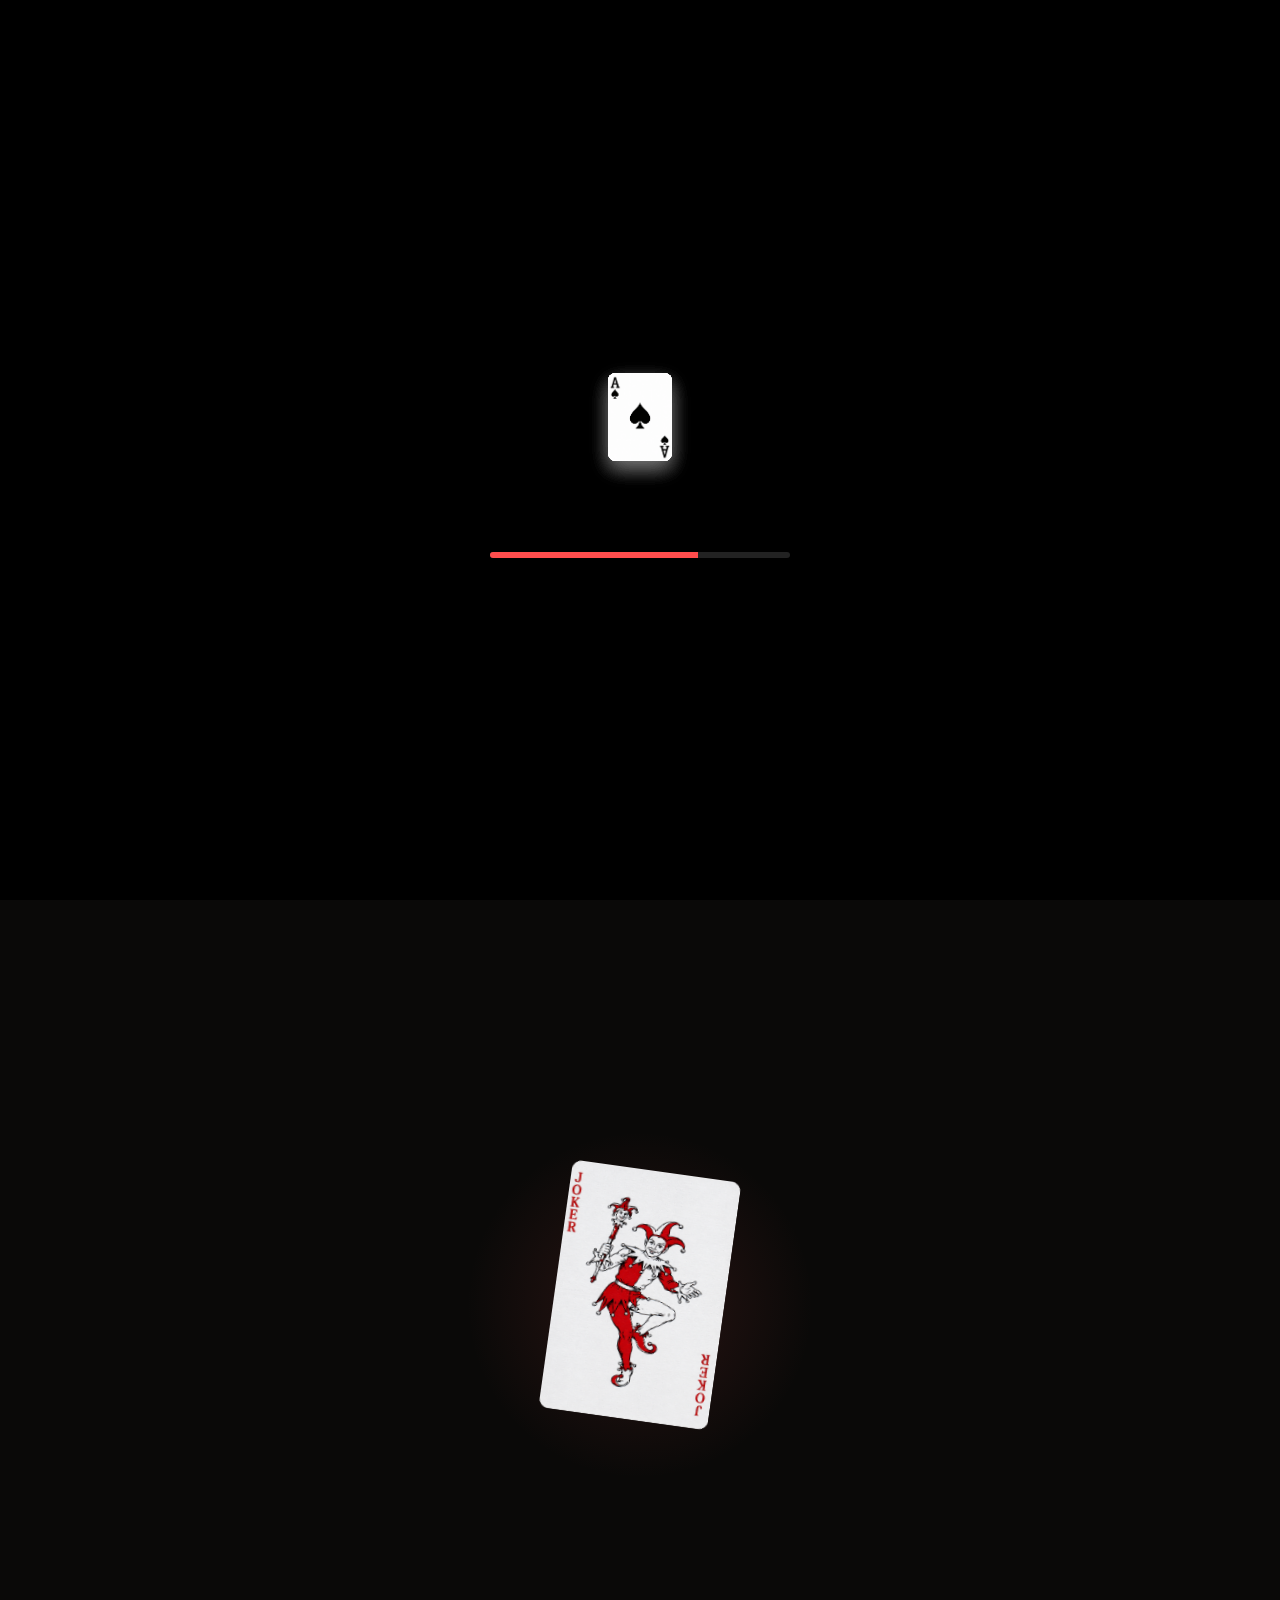
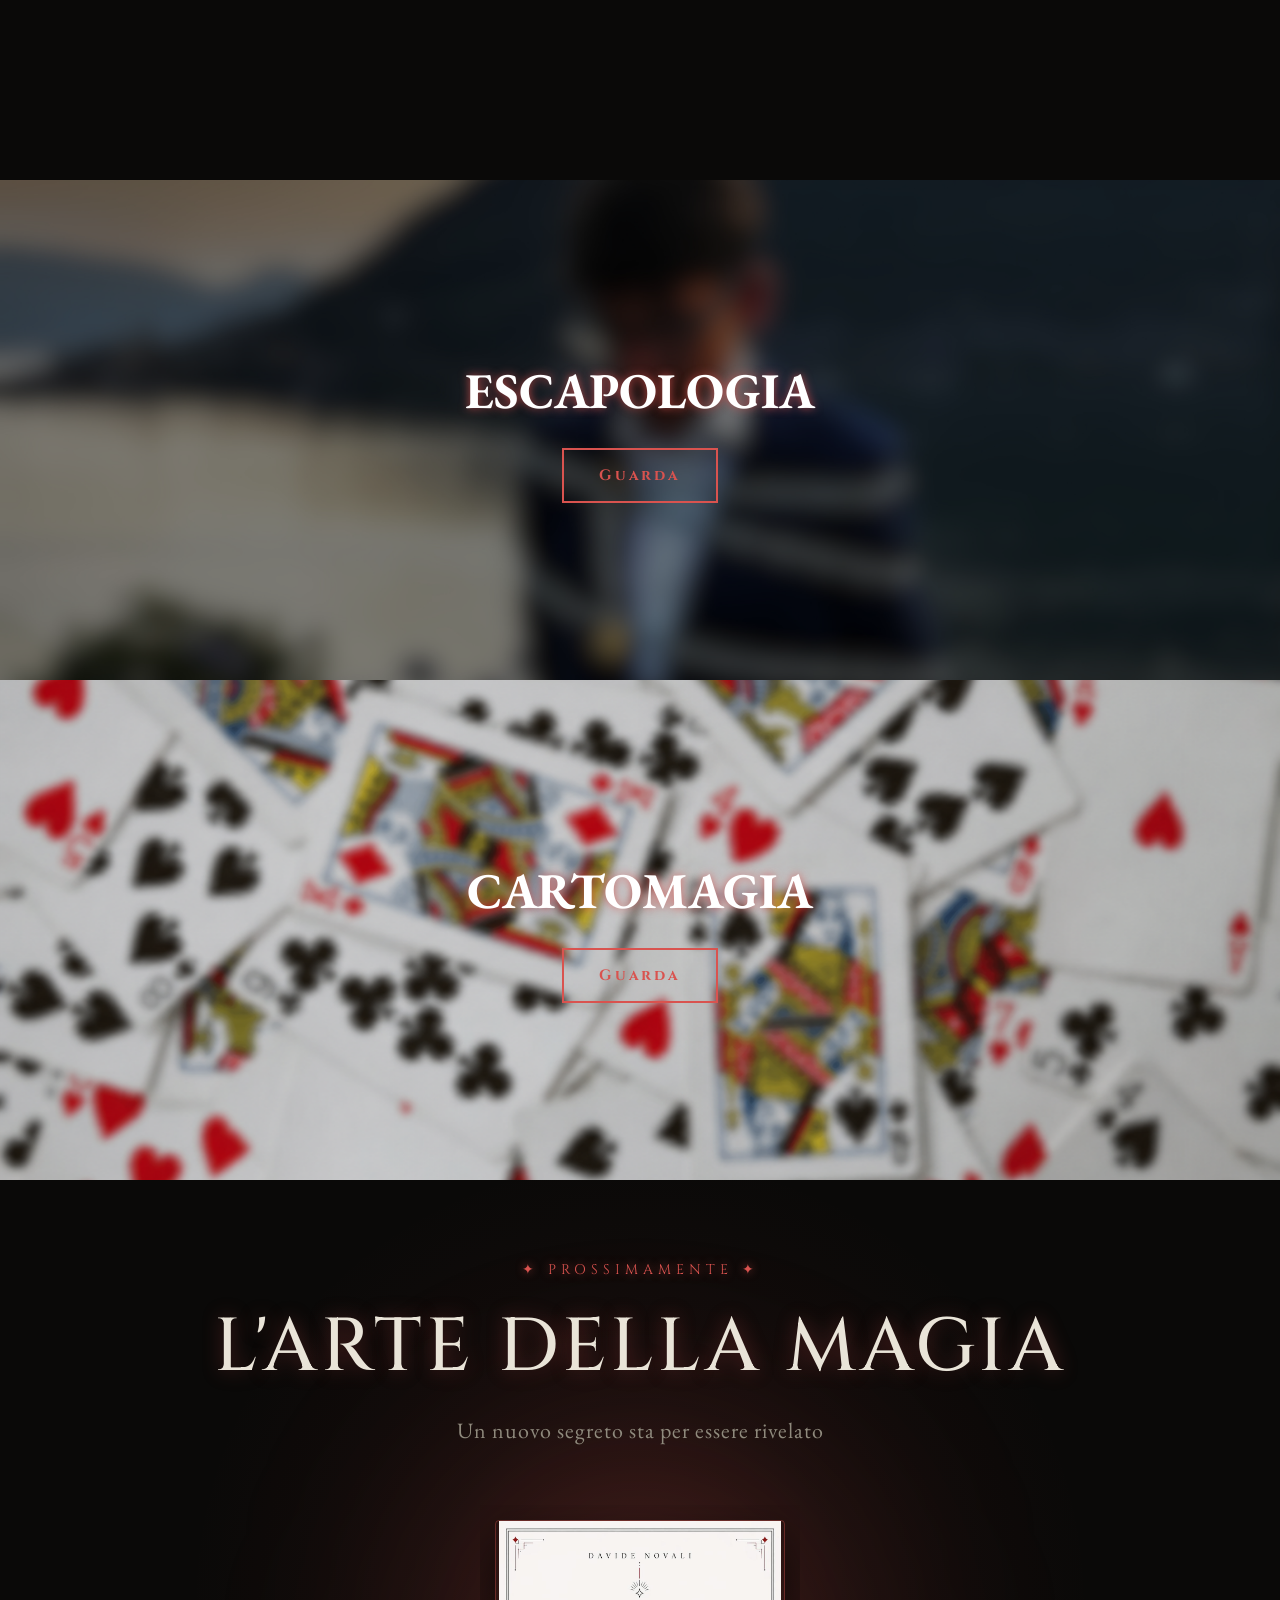
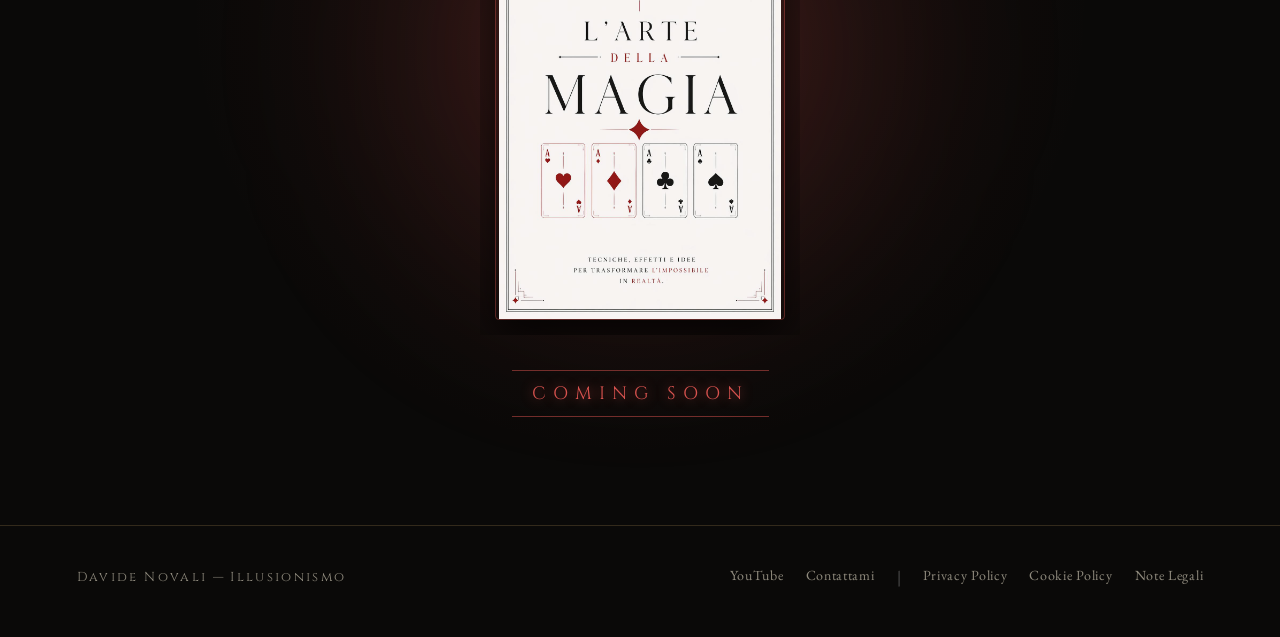
==== index.html @ 41c29ab5 "Add files via upload" ====
<!DOCTYPE html>
<html lang="it">
<head>
<meta charset="UTF-8">
<meta name="viewport" content="width=device-width, initial-scale=1.0">
<title>Davide Novali Illusionist</title>
<link rel="icon" type="image/png" href="./img/logop.png">
<link rel="stylesheet" href="card.css">
<script src="https://cdnjs.cloudflare.com/ajax/libs/gsap/3.12.5/gsap.min.js"></script>

<link rel="preconnect" href="https://fonts.googleapis.com">
<link rel="preconnect" href="https://fonts.gstatic.com" crossorigin>
<link href="https://fonts.googleapis.com/css2?family=Cinzel:wght@500;600;700&family=EB+Garamond:ital,wght@0,400;0,500;1,400&display=swap" rel="stylesheet">

<script>
/* Loader: nascosto se già mostrato in questa sessione, altrimenti blocca lo scroll */
(function(){
  if (sessionStorage.getItem("loaderShown")) {
    var s = document.createElement("style");
    s.textContent = "#loader{display:none !important;}";
    document.head.appendChild(s);
  } else {
    document.documentElement.style.overflow = "hidden";
  }
})();
</script>

<style>
:root{--black:#0a0908;--panel:#121110;--ink:#e9e4d8;--ink-dim:#8f8a7d;--brass:#D9534F;--brass-bright:#D9534F}
*{margin:0;padding:0;box-sizing:border-box}
html{scroll-behavior:smooth}
body{background:var(--black);color:var(--ink);font-family:'EB Garamond',serif;overflow-x:hidden}
img{max-width:100%}
::selection{background:var(--brass);color:var(--black)}
#loader{height:100vh;height:100dvh}

/* NAVBAR */
header{position:fixed;top:0;left:0;right:0;z-index:1000;display:flex;align-items:center;justify-content:space-between;padding:15px 6vw;background:rgba(0,0,0,.65);backdrop-filter:blur(8px);-webkit-backdrop-filter:blur(8px);border-bottom:1px solid rgba(255,255,255,.08);transition:background-color .4s ease,box-shadow .4s ease}
header.scrolled{background:#000;box-shadow:0 4px 20px rgba(0,0,0,.45)}
.brandmark{display:flex;align-items:center;gap:10px;text-decoration:none}
.brandmark img{height:120px;width:auto;object-fit:contain;mix-blend-mode:lighten;transition:transform .4s ease,filter .4s ease}
.brandmark:hover img{transform:scale(1.05);filter:drop-shadow(0 0 6px rgba(217,83,79,.9)) drop-shadow(0 0 14px rgba(217,83,79,.7)) drop-shadow(0 0 26px rgba(217,83,79,.4))}
nav.links{display:flex;align-items:center;gap:32px}
nav.links a{position:relative;display:inline-block;color:#D9534F;text-shadow:0 0 10px rgba(217,83,79,.8);font-family:'Cinzel',serif;font-size:12px;letter-spacing:.14em;text-transform:uppercase;padding:10px 0;text-decoration:none}
nav.links a::after{content:"";position:absolute;left:50%;bottom:2px;width:0;height:1px;background:#D9534F;transform:translateX(-50%);transition:width .4s ease}
nav.links a::before{content:"✦";position:absolute;left:50%;bottom:-17px;font-size:12px;color:#D9534F;text-shadow:0 0 10px rgba(217,83,79,.8);opacity:0;transform:translateX(-50%) translateY(4px);transition:opacity .35s ease,transform .35s ease}
nav.links a:hover::after{width:100%}
nav.links a:hover::before{opacity:1;transform:translateX(-50%) translateY(0)}
.nav-toggle{display:none}

/* HERO */
.hero{position:relative;min-height:100vh;min-height:100svh;display:flex;align-items:flex-end;justify-content:center;background-image:linear-gradient(180deg,rgba(10,9,8,.15) 0%,rgba(10,9,8,.45) 55%,rgba(10,9,8,.96) 100%),url("foto1.jpeg");background-size:cover;background-position:center 25%;background-repeat:no-repeat;padding-bottom:9vh}
.hero-inner{text-align:center;padding:0 20px;transform:translateY(20px)}
.eyebrow{font-style:italic;letter-spacing:.3em;text-transform:uppercase;font-size:13px;color:#fff;opacity:0;animation:riseIn 1.1s ease forwards;animation-delay:.3s}
h1.name{font-family:'Cinzel',serif;font-weight:700;font-size:clamp(40px,11vw,118px);letter-spacing:.05em;line-height:.95;color:#fff;margin-top:10px;opacity:0;animation:riseIn 1.2s ease forwards;animation-delay:.5s;text-shadow:0 0 10px rgba(217,83,79,.8)}
h1.name .n{color:#D9534F}
.tagline{margin-top:16px;font-size:clamp(14px,2.4vw,19px);letter-spacing:.22em;text-transform:uppercase;color:var(--ink-dim);opacity:0;animation:riseIn 1.1s ease forwards;animation-delay:.75s}
@keyframes riseIn{from{opacity:0;transform:translateY(24px)}to{opacity:1;transform:translateY(0)}}

.spacer{height:90px}

/* BIOGRAFIA - CARTA */
.magic-reveal{position:relative;width:100%;min-height:700px;background:var(--black);display:flex;flex-direction:column;align-items:center;justify-content:center;overflow:hidden;padding:60px 20px 90px}
.magic-reveal::before{content:"";position:absolute;width:350px;height:350px;left:50%;top:45%;transform:translate(-50%,-50%);background:radial-gradient(circle,rgba(217,83,79,.15) 0%,rgba(217,83,79,.08) 35%,transparent 70%);pointer-events:none}
.magic-card{position:relative;width:170px;height:250px;border-radius:10px;transform-style:preserve-3d;perspective:1200px;z-index:5}
.magic-card-face{position:absolute;inset:0;width:100%;height:100%;border-radius:10px;overflow:hidden;backface-visibility:hidden;-webkit-backface-visibility:hidden;transform-style:preserve-3d}
.magic-card-front{background:#fff}
.joker-card{position:absolute;inset:0;width:100%;height:100%;display:block;object-fit:fill}
.magic-card-back{background:#000 url("img/logo-carta.jpg") center/contain no-repeat;border:1px solid #111;box-shadow:0 20px 50px rgba(0,0,0,.8),0 0 25px rgba(212,176,119,.12);transform:rotateY(180deg)}
.magic-message{position:absolute;top:50%;transform:translateY(-50%);display:flex;flex-direction:column;align-items:center;gap:24px;opacity:0;z-index:4;width:100%}
.magic-quote{text-align:center;font-family:'Cinzel',serif;font-size:clamp(20px,4vw,42px);letter-spacing:.16em;line-height:1.5;color:var(--ink);text-shadow:0 0 15px rgba(255,255,255,.08)}
.magic-quote span{color:var(--brass-bright);text-shadow:0 0 10px rgba(217,83,79,.4)}
.magic-line{width:0;height:1px;background:var(--brass);box-shadow:0 0 8px rgba(217,83,79,.5)}
.magic-bio{position:absolute;top:calc(50% + 170px);width:min(650px,90%);text-align:center;opacity:0}
.magic-bio p{margin:0 auto 28px;color:var(--ink-dim);font-size:21px;font-style:italic;line-height:1.6}

/* BOTTONI */
.magic-button,.btn,.btnescap{position:relative;isolation:isolate;display:inline-block;padding:15px 35px;border:1px solid var(--brass);background:transparent;color:var(--brass);text-decoration:none;font-family:'Cinzel',serif;font-size:12px;letter-spacing:.18em;overflow:hidden;transition:color .4s ease,box-shadow .4s ease,transform .3s ease}
.btn,.btnescap{border-width:2px;font-size:15px;font-weight:700}
.magic-button::before,.btn::before,.btnescap::before{content:"";position:absolute;inset:0;background:var(--brass);transform:translateY(101%);transition:transform .45s cubic-bezier(.65,0,.35,1);z-index:-1}
@media (hover:hover){
  .magic-button:hover,.btn:hover,.btnescap:hover{color:#fff;box-shadow:0 0 15px rgba(217,83,79,.35);transform:translateY(-3px)}
  .magic-button:hover::before,.btn:hover::before,.btnescap:hover::before{transform:translateY(0)}
}

/* ESCAPOLOGIA / CARTOMAGIA */
.sfondocart,.sfondoescap{width:100%;height:500px;background-size:cover;background-position:center;background-repeat:no-repeat;display:flex;justify-content:center;align-items:center;text-align:center}
.sfondocart{background-image:url("img/sfondocard.PNG")}
.sfondoescap{background-image:url("img/escapologia.png")}
.cartomagia,.escapologia{display:flex;flex-direction:column;align-items:center}
.pcart,.pescap{text-align:center;font-size:50px;color:#fff;margin-bottom:25px;text-shadow:0 0 10px rgba(217,83,79,.8)}

.reveal{opacity:0;transform:translateY(80px);transition:all 1s ease}
.reveal.active{opacity:1;transform:translateY(0)}

/* LIBRO */
.book-coming{position:relative;width:100%;min-height:700px;overflow:hidden;display:flex;justify-content:center;align-items:center;background:radial-gradient(circle at 50% 45%,rgba(217,83,79,.14) 0%,rgba(217,83,79,.05) 25%,rgba(10,9,8,0) 55%),#0a0908;text-align:center}
.book-glow{position:absolute;width:450px;height:450px;max-width:100%;left:50%;top:50%;transform:translate(-50%,-50%);background:rgba(217,83,79,.16);filter:blur(100px);border-radius:50%;pointer-events:none}
.book-content{position:relative;z-index:2;display:flex;flex-direction:column;align-items:center;padding:80px 20px;width:100%}
.book-label{font-family:'Cinzel',serif;font-size:14px;letter-spacing:5px;color:#D9534F;margin-bottom:18px;text-shadow:0 0 10px rgba(217,83,79,.7)}
.book-content h2{font-family:'Cinzel',serif;font-size:clamp(28px,6vw,75px);font-weight:500;letter-spacing:4px;color:#e9e4d8;text-shadow:0 0 20px rgba(217,83,79,.35)}
.book-subtitle{margin:18px 0 35px;font-size:22px;color:#8f8a7d;letter-spacing:1px}
.book-cover-wrap{width:320px;height:430px;padding:15px;margin:25px 0 35px;display:flex;justify-content:center;align-items:center;overflow:hidden}
.book-cover{width:100%;height:100%;object-fit:contain;display:block;border-radius:4px;border:1px solid rgba(217,83,79,.35);box-shadow:0 20px 45px rgba(0,0,0,.75)}
.book-coming-text{margin-bottom:28px}
.book-coming-text span{display:inline-block;font-family:'Cinzel',serif;font-size:18px;letter-spacing:7px;color:#D9534F;padding:10px 20px;border-top:1px solid rgba(217,83,79,.5);border-bottom:1px solid rgba(217,83,79,.5);text-shadow:0 0 12px rgba(217,83,79,.8)}

/* FOOTER */
footer{border-top:1px solid rgba(173,138,86,.25);padding:40px 6vw 50px;display:flex;flex-wrap:wrap;gap:20px;align-items:center;justify-content:space-between}
footer .foot-name{font-family:'Cinzel',serif;font-size:13px;letter-spacing:.18em;color:var(--ink-dim)}
footer .socials{display:flex;flex-wrap:wrap;gap:12px 22px}
footer a{color:var(--ink-dim);text-decoration:none;font-size:14px;letter-spacing:.05em;transition:color .3s ease}
footer a:hover{color:var(--brass-bright)}
.footer-divider{color:#555;user-select:none}

/* TORNA SU + COOKIE */
.back-top,.cookie-reopen{position:fixed;right:25px;width:45px;height:45px;display:flex;align-items:center;justify-content:center;background:#111;border:2px solid #d9534f;border-radius:12px;text-decoration:none;box-shadow:0 0 10px rgba(217,83,79,.8),0 0 25px rgba(217,83,79,.5);transition:.3s ease;z-index:999}
.back-top{bottom:35px}
.cookie-reopen{bottom:90px;font-size:20px;line-height:1;cursor:pointer}
.back-top span{width:14px;height:14px;border-left:5px solid #d9534f;border-top:5px solid #d9534f;transform:rotate(45deg);margin-top:8px;filter:drop-shadow(0 0 6px #d9534f)}
@media (hover:hover){
  .back-top:hover,.cookie-reopen:hover{background:#d9534f;transform:translateY(-8px);box-shadow:0 0 20px rgba(217,83,79,1),0 0 45px rgba(217,83,79,.8)}
  .back-top:hover span{border-color:#fff;filter:drop-shadow(0 0 8px #fff)}
}
#arte-magia,#cartomagia,#escapologia,#contatti{scroll-margin-top:110px}

#cookie-banner{position:fixed;right:25px;bottom:25px;width:360px;max-width:calc(100vw - 40px);background:#0a0908;border:1px solid #D9534F;border-radius:12px;padding:20px;display:flex;align-items:flex-start;gap:14px;box-shadow:0 10px 40px rgba(0,0,0,.8),0 0 20px rgba(217,83,79,.25);opacity:1;transform:translateY(0);transition:opacity .4s ease,transform .4s ease;z-index:2147483647}
#cookie-banner.hidden{opacity:0;transform:translateY(30px);pointer-events:none}
.cookie-icon{font-size:28px;line-height:1;flex-shrink:0}
.cookie-content{flex:1}
.cookie-title{color:#D9534F;font-family:'Cinzel',serif;font-size:13px;letter-spacing:.12em;text-transform:uppercase;margin-bottom:7px}
.cookie-text{color:#e9e4d8;font-size:15px;line-height:1.4}
.cookie-text a{color:#fff;text-decoration:underline}
.cookie-buttons{display:flex;justify-content:flex-end;gap:8px;margin-top:15px}
.cookie-buttons button{padding:8px 15px;border:1px solid #D9534F;background:transparent;color:#D9534F;border-radius:5px;font-family:'Cinzel',serif;font-size:10px;letter-spacing:.1em;cursor:pointer;transition:.3s ease}
.cookie-buttons button:hover{background:#D9534F;color:#000}
#cookie-accept{background:#D9534F;color:#000}
#cookie-accept:hover{background:#fff;border-color:#fff}

/* =========================
   RESPONSIVE
========================= */

/* TABLET */
@media (max-width:1024px){
  .hero{background-position:center center;padding-bottom:8vh}
  .sfondocart,.sfondoescap{height:450px}
  .pcart,.pescap{font-size:clamp(34px,6vw,50px)}
  .book-cover-wrap{width:min(320px,70vw);height:auto;aspect-ratio:320/430}
  footer{padding-left:5vw;padding-right:5vw}
}

/* HAMBURGER */
@media (max-width:720px){
  header{padding:10px 18px;min-height:70px;backdrop-filter:none;-webkit-backdrop-filter:none;background:rgba(0,0,0,.85)}
  .brandmark img{height:60px}
  .nav-toggle{display:flex;flex-direction:column;justify-content:center;gap:5px;width:44px;height:44px;background:none;border:none;cursor:pointer;padding:10px;position:relative;z-index:2}
  .nav-toggle span{display:block;width:24px;height:2px;background:var(--ink);transition:transform .3s ease,opacity .3s ease}
  .nav-toggle[aria-expanded="true"] span:nth-child(1){transform:translateY(7px) rotate(45deg)}
  .nav-toggle[aria-expanded="true"] span:nth-child(2){opacity:0}
  .nav-toggle[aria-expanded="true"] span:nth-child(3){transform:translateY(-7px) rotate(-45deg)}
  nav.links{position:fixed;top:0;right:0;height:100vh;height:100dvh;width:min(82vw,340px);background:var(--panel);flex-direction:column;justify-content:center;align-items:flex-start;padding:0 35px;gap:28px;transform:translateX(100%);visibility:hidden;transition:transform .5s cubic-bezier(.65,0,.35,1),visibility 0s .5s;z-index:1}
  nav.links.open{transform:translateX(0);visibility:visible;transition:transform .5s cubic-bezier(.65,0,.35,1),visibility 0s}
  nav.links a{font-size:13px;padding:8px 0}

  .hero{padding:0 15px 8vh}
  .hero-inner{width:100%;padding:0 10px;transform:translateY(10px)}
  .eyebrow{font-size:11px;letter-spacing:.2em}
  h1.name{letter-spacing:.03em;line-height:1;font-size:clamp(38px,12vw,65px)}
  .tagline{font-size:clamp(13px,4vw,17px);letter-spacing:.15em}
  .spacer{height:50px}

  .magic-reveal{min-height:760px;padding:50px 15px 80px}
  .magic-card{width:135px;height:200px}
  .magic-quote{width:90vw;max-width:500px;font-size:clamp(18px,5vw,25px);letter-spacing:.08em;line-height:1.45}
  .magic-line{max-width:70vw}
  .magic-bio{width:90%;max-width:500px;top:calc(50% + 145px)}
  .magic-bio p{font-size:17px;line-height:1.5}
  .magic-button{padding:13px 22px;font-size:10px;letter-spacing:.13em;max-width:90vw}

  .sfondocart,.sfondoescap{height:430px;padding:20px}
  .cartomagia,.escapologia{width:100%}
  .pcart,.pescap{width:100%;font-size:clamp(28px,9vw,38px);letter-spacing:.03em;margin-bottom:22px}
  .btn,.btnescap{padding:13px 25px;font-size:12px;letter-spacing:.13em}

  .book-coming{min-height:650px}
  .book-content{padding:65px 15px}
  .book-label{font-size:10px;letter-spacing:3px}
  .book-content h2{font-size:clamp(28px,9vw,40px);letter-spacing:1px;line-height:1.15}
  .book-subtitle{width:90%;max-width:400px;font-size:18px;line-height:1.4}
  .book-cover-wrap{width:min(280px,78vw);padding:10px;margin:10px 0 25px}
  .book-coming-text span{font-size:12px;letter-spacing:4px;padding:9px 15px}

  footer{padding:35px 20px 45px;flex-direction:column;justify-content:center;text-align:center;gap:20px}
  footer .foot-name{font-size:11px;letter-spacing:.12em}
  footer .socials{width:100%;justify-content:center;gap:12px 16px}
  footer a{font-size:13px}
  .footer-divider{display:none}

  .back-top,.cookie-reopen{width:42px;height:42px;right:15px}
  .back-top{bottom:20px}
  .cookie-reopen{bottom:75px}
  #cookie-banner{left:15px;right:15px;bottom:15px;width:auto;max-width:none;padding:16px;gap:11px}
  .cookie-icon{font-size:23px}
  .cookie-title{font-size:11px}
  .cookie-text{font-size:14px;line-height:1.35}
  .cookie-buttons{width:100%}
  .cookie-buttons button{flex:1;padding:8px 10px;font-size:9px}
}

/* TELEFONI */
@media (max-width:390px){
  header{padding-left:14px;padding-right:14px}
  .brandmark img{height:54px}
  h1.name{font-size:clamp(32px,11vw,46px)}
  .eyebrow{font-size:10px}
  .tagline{font-size:12px}
  .magic-reveal{min-height:780px}
  .magic-card{width:125px;height:184px}
  .magic-quote{font-size:17px;letter-spacing:.06em}
  .magic-bio{top:calc(50% + 135px)}
  .magic-bio p{font-size:16px}
  .sfondocart,.sfondoescap{height:380px}
  .pcart,.pescap{font-size:28px}
  .book-content h2{font-size:29px}
  .book-subtitle{font-size:17px}
  .book-cover-wrap{width:75vw}
  #cookie-banner{left:10px;right:10px;bottom:10px;padding:14px}
  .cookie-text{font-size:13px}
}

@media (prefers-reduced-motion:reduce){
  *{animation-duration:.01ms !important;transition-duration:.01ms !important}
}
</style>
</head>

<body>

<!-- LOADER -->
<div id="loader">
  <div class="aces">
    <div class="card ace1"><img src="img/asso-cuori.png" alt="Asso di Cuori"></div>
    <div class="card ace2"><img src="img/asso-quadri.png" alt="Asso di Quadri"></div>
    <div class="card ace3"><img src="img/asso-fiori.png" alt="Asso di Fiori"></div>
    <div class="card ace4"><img src="img/asso-picche.png" alt="Asso di Picche"></div>
  </div>
  <div class="loading-container"><div class="loading-bar"></div></div>
</div>

<!-- COOKIE BANNER -->
<div id="cookie-banner" class="hidden">
  <div class="cookie-icon">🍪</div>
  <div class="cookie-content">
    <div class="cookie-title">Cookie Policy</div>
    <div class="cookie-text">
      Questo sito utilizza <a href="cookie-policy.html" target="_blank" rel="noopener noreferrer">cookie</a>
      e contenuti di terze parti, come i video YouTube. Puoi scegliere se accettarli.
    </div>
    <div class="cookie-buttons">
      <button type="button" id="cookie-reject">RIFIUTA</button>
      <button type="button" id="cookie-accept">ACCETTA</button>
    </div>
  </div>
</div>

<!-- HERO -->
<section class="hero">
  <header>
    <a href="sitocard.html" class="brandmark">
      <img src="img/logo1.jpg" height="120" alt="Davide Novali Illusionista">
    </a>

    <nav class="links" id="menu">
      <a href="#escapologia">ESCAPOLOGIA</a>
      <a href="#cartomagia">CARTOMAGIA</a>
      <a href="#arte-magia">L'ARTE DELLA MAGIA</a>
    </nav>

    <button class="nav-toggle" type="button" aria-label="Apri menu" aria-expanded="false" aria-controls="menu">
      <span></span><span></span><span></span>
    </button>
  </header>

  <div class="hero-inner">
    <div class="eyebrow">L'arte dell'impossibile</div>
    <h1 class="name">DAVIDE<span class="n"> NOVALI</span></h1>
    <div class="tagline">Illusionista</div>
  </div>
</section>

<div class="spacer"></div>

<!-- BIOGRAFIA -->
<section class="magic-reveal">
  <div class="magic-card" id="magicCard">
    <div class="magic-card-face magic-card-front">
      <img src="img/joker.png" alt="Joker" class="joker-card">
    </div>
    <div class="magic-card-face magic-card-back"></div>
  </div>

  <div class="magic-message" id="magicMessage">
    <div class="magic-line"></div>
    <p class="magic-quote">DIETRO OGNI ILLUSIONE<br><span>C'È UNA STORIA.</span></p>
    <div class="magic-line"></div>
  </div>

  <div class="magic-bio" id="magicBio">
    <p>Un percorso fatto di studio, tecnica e ricerca, tra cartomagia ed escapologia.</p>
    <a href="biografia.html" class="magic-button">SCOPRI LA MIA STORIA</a>
  </div>
</section>

<div class="spacer"></div>

<!-- ESCAPOLOGIA -->
<section class="sfondoescap reveal" id="escapologia">
  <div class="escapologia">
    <h2 class="pescap">ESCAPOLOGIA</h2>
    <a href="btnescap.html" class="btnescap">Guarda</a>
  </div>
</section>

<!-- CARTOMAGIA -->
<section class="sfondocart reveal" id="cartomagia">
  <div class="cartomagia">
    <h2 class="pcart">CARTOMAGIA</h2>
    <a href="btncart.html" class="btn">Guarda</a>
  </div>
</section>

<!-- LIBRO -->
<section class="book-coming reveal" id="arte-magia">
  <div class="book-glow"></div>
  <div class="book-content">
    <div class="book-label">✦ PROSSIMAMENTE ✦</div>
    <h2>L'ARTE DELLA MAGIA</h2>
    <p class="book-subtitle">Un nuovo segreto sta per essere rivelato</p>
    <div class="book-cover-wrap">
      <img src="img/copertina.jpg" alt="L'Arte della Magia" class="book-cover">
    </div>
    <div class="book-coming-text"><span>COMING SOON</span></div>
  </div>
</section>

<!-- FOOTER -->
<footer id="contatti">
  <div class="foot-name">Davide Novali — Illusionismo</div>
  <div class="socials">
    <a href="https://youtube.com/@illusionist-dav?si=SL8r2-sN-QyBJTDB" target="_blank" rel="noopener noreferrer">YouTube</a>
    <a href="contattami.html">Contattami</a>
    <span class="footer-divider">|</span>
    <a href="privacy-policy.html" target="_blank" rel="noopener noreferrer">Privacy Policy</a>
    <a href="cookie-policy.html" target="_blank" rel="noopener noreferrer">Cookie Policy</a>
    <a href="note-legali.html" target="_blank" rel="noopener noreferrer">Note Legali</a>
  </div>
</footer>

<!-- TORNA SU -->
<a href="#" class="back-top" aria-label="Torna su"><span></span></a>

<!-- TASTO COOKIE -->
<button type="button" id="cookie-reopen" class="cookie-reopen" aria-label="Gestisci preferenze cookie">🍪</button>

<script src="card.js"></script>

<script>
(function(){
  var header = document.querySelector("header");
  var toggle = document.querySelector(".nav-toggle");
  var menu = document.getElementById("menu");

  /* Navbar: diventa nera dopo lo scroll */
  function navbarScroll(){
    var y = window.scrollY || document.documentElement.scrollTop || 0;
    header.classList.toggle("scrolled", y > 50);
  }
  window.addEventListener("scroll", navbarScroll, { passive:true });
  navbarScroll();

  /* Menu hamburger */
  function setMenu(open){
    menu.classList.toggle("open", open);
    toggle.setAttribute("aria-expanded", open ? "true" : "false");
    toggle.setAttribute("aria-label", open ? "Chiudi menu" : "Apri menu");
  }
  toggle.addEventListener("click", function(){
    setMenu(!menu.classList.contains("open"));
  });
  menu.querySelectorAll("a").forEach(function(link){
    link.addEventListener("click", function(){ setMenu(false); });
  });
  window.addEventListener("resize", function(){
    if (window.innerWidth > 720) setMenu(false);
  });

  /* Reveal: controllo iniziale (le funzioni sono in card.js) */
  function firstReveal(){
    if (typeof revealOnScroll === "function") revealOnScroll();
  }
  window.addEventListener("load", firstReveal);
  window.addEventListener("resize", firstReveal);
})();
</script>

</body>
</html>
---- card.css ----
*{
margin:0;
padding:0;
box-sizing:border-box;

}


/* TUTTO IL RESTO DEL TUO CSS SOTTO */

body{
    background:black;
    color:white;
    overflow-x:hidden;
    overflow-y:auto;
}
/* LOADER */
#loader{
position:fixed;
width:100%;
height:100vh;
background:black;
display:flex;
flex-direction:column;
justify-content:center;
align-items:center;
z-index:9999;
}

/* CARDS */
.aces{
position:relative;
width:300px;
height:150px;
}

.card{
position:absolute;
width:80px;
height:110px;
background:white;
border-radius:10px;
display:flex;
justify-content:center;
align-items:center;
left:50%;
top:50%;
transform:translate(-50%,-50%);
box-shadow:0 10px 25px rgba(255,255,255,.15);
overflow:hidden;
}

.card img{
width:100%;
height:100%;
object-fit:cover;
display:block;
}

/* LOADING BAR */
.loading-container{
width:300px;
height:6px;
background:#222;
margin-top:60px;
border-radius:50px;
overflow:hidden;
}

.loading-bar{
width:0%;
height:100%;
background:#ff4d4d;
}

/* HOME */
#home {
position: relative;
min-height: 100vh;
display: flex;
flex-direction: column;
align-items: center;
justify-content: center;
text-align: center;

opacity: 0;
pointer-events: none;
will-change: opacity;
}

/* IMMAGINE */
.hero-image {
width: 900px;
max-width: 90vw;
object-fit: contain;

opacity: 0;
transform: scale(0.8);

margin-bottom: 40px;
will-change: transform, opacity;
}

/* TITOLO */
@import url('https://fonts.googleapis.com/css2?family=Playfair+Display:ital,wght@0,400;0,600;1,400;1,600&display=swap');

.titlename{
    font-family: "Playfair Display", serif;
    font-style: italic;   /* QUESTO è il vero corsivo */
    font-size: 4rem;
    color: #FFFFFF;
    letter-spacing: 3px;
    text-transform: uppercase;
}

/* =====================================================
   RESPONSIVE HOME
   Adattamento automatico PC / TABLET / SMARTPHONE
   ===================================================== */


/* =====================================================
   TABLET
   ===================================================== */

@media (max-width: 1024px) {

    /* HERO */

    .hero {
        background-position: center center;
        padding-bottom: 8vh;
    }

    h1.name {
        font-size: clamp(45px, 10vw, 90px);
    }


    /* SEZIONI */

    .sfondocart,
    .sfondoescap {
        height: 450px;
    }

    .pcart,
    .pescap,
    .plibro {
        font-size: clamp(38px, 6vw, 50px);
    }


    /* LIBRO */

    .book-cover-wrap {
        width: min(320px, 70vw);
        height: auto;
        aspect-ratio: 320 / 430;
    }


    /* FOOTER */

    footer {
        padding-left: 5vw;
        padding-right: 5vw;
    }

}


/* =====================================================
   SMARTPHONE
   ===================================================== */

@media (max-width: 720px) {

    /* -------------------------------------------------
       HEADER
       ------------------------------------------------- */

    header {
        padding: 10px 18px;
        min-height: 70px;
    }

    .brandmark img {
        height: 75px;
        width: auto;
    }

    nav.links {
        width: min(82vw, 340px);
        padding: 100px 35px 40px;
        gap: 28px;
    }

    nav.links a {
        font-size: 13px;
        padding: 8px 0;
    }


    /* -------------------------------------------------
       HERO
       ------------------------------------------------- */

    .hero {
        min-height: 100svh;
        background-position: center center;
        padding: 0 15px 8vh;
    }

    .hero-inner {
        width: 100%;
        padding: 0 10px;
        transform: translateY(10px);
    }

    .eyebrow {
        font-size: 11px;
        letter-spacing: .20em;
    }

    h1.name {
        width: 100%;
        font-size: clamp(38px, 12vw, 65px);
        letter-spacing: .03em;
        line-height: 1;
        word-break: normal;
    }

    .tagline {
        font-size: clamp(13px, 4vw, 17px);
        letter-spacing: .15em;
    }


    /* -------------------------------------------------
       SCROLL CUE
       ------------------------------------------------- */

    .scroll-cue {
        bottom: 18px;
        height: 38px;
    }


    /* -------------------------------------------------
       SPAZIO / SEZIONE CARTA
       ------------------------------------------------- */

    .magic-reveal {
        width: 100%;
        min-height: 620px;
        padding: 50px 15px 80px;
    }


    /* CARTA */

    .magic-card {
        width: min(135px, 38vw);
        height: auto;
        aspect-ratio: 170 / 250;
    }


    /* FRASE */

    .magic-quote {
        width: 90vw;
        max-width: 500px;
        font-size: clamp(18px, 5vw, 25px);
        letter-spacing: .08em;
        line-height: 1.45;
    }

    .magic-line {
        max-width: 70vw;
    }


    /* BIO */

    .magic-bio {
        width: 90%;
        max-width: 500px;
        top: calc(50% + 145px);
    }

    .magic-bio p {
        font-size: 17px;
        line-height: 1.5;
    }

    .magic-button {
        padding: 13px 22px;
        font-size: 10px;
        letter-spacing: .13em;
        max-width: 90vw;
    }


    /* -------------------------------------------------
       ESCAPOLOGIA / CARTOMAGIA
       ------------------------------------------------- */

    .sfondocart,
    .sfondoescap {
        width: 100%;
        height: 430px;
        min-height: 430px;
        background-position: center center;
        padding: 20px;
    }

    .cartomagia,
    .escapologia {
        width: 100%;
        max-width: 100%;
    }

    .pcart,
    .pescap,
    .plibro {
        width: 100%;
        font-size: clamp(28px, 9vw, 38px);
        letter-spacing: .03em;
        margin-bottom: 22px;
    }


    /* BOTTONI */

    .btn,
    .btnescap,
    .btnlibro {
        padding: 13px 25px;
        font-size: 12px;
        letter-spacing: .13em;
    }


    /* -------------------------------------------------
       LIBRO
       ------------------------------------------------- */

    .book-coming {
        min-height: 650px;
        padding: 0;
    }

    .book-content {
        width: 100%;
        padding: 65px 15px;
    }

    .book-label {
        font-size: 10px;
        letter-spacing: 3px;
    }

    .book-content h2 {
        width: 100%;
        font-size: clamp(28px, 9vw, 40px);
        letter-spacing: 1px;
        line-height: 1.15;
    }

    .book-subtitle {
        width: 90%;
        max-width: 400px;
        font-size: 18px;
        line-height: 1.4;
    }

    .book-cover-wrap {
        width: min(280px, 78vw);
        height: auto;
        aspect-ratio: 320 / 430;
        padding: 10px;
        margin: 10px 0 25px;
    }

    .book-coming-text span {
        font-size: 12px;
        letter-spacing: 4px;
        padding: 9px 15px;
    }


    /* -------------------------------------------------
       FOOTER
       ------------------------------------------------- */

    footer {
        padding: 35px 20px 45px;
        flex-direction: column;
        justify-content: center;
        text-align: center;
        gap: 20px;
    }

    footer .foot-name {
        font-size: 11px;
        letter-spacing: .12em;
    }

    footer .socials {
        width: 100%;
        justify-content: center;
        gap: 12px 16px;
    }

    footer a {
        font-size: 13px;
    }

    .footer-divider {
        display: none;
    }


    /* -------------------------------------------------
       TORNA SU / COOKIE
       ------------------------------------------------- */

    .back-top,
    .cookie-reopen {
        width: 42px;
        height: 42px;
        right: 15px;
    }

    .back-top {
        bottom: 20px;
    }

    .cookie-reopen {
        bottom: 75px;
    }


    /* -------------------------------------------------
       COOKIE BANNER
       ------------------------------------------------- */

    #cookie-banner {
        left: 15px;
        right: 15px;
        bottom: 15px;
        width: auto;
        max-width: none;
        padding: 16px;
        gap: 11px;
    }

    .cookie-icon {
        font-size: 23px;
    }

    .cookie-title {
        font-size: 11px;
    }

    .cookie-text {
        font-size: 14px;
        line-height: 1.35;
    }

    .cookie-buttons {
        width: 100%;
        gap: 8px;
    }

    .cookie-buttons button {
        flex: 1;
        padding: 8px 10px;
        font-size: 9px;
    }

}


/* =====================================================
   IPHONE / TELEFONI STRETTI
   ===================================================== */

@media (max-width: 390px) {

    header {
        padding-left: 14px;
        padding-right: 14px;
    }

    .brandmark img {
        height: 68px;
    }

    nav.links {
        width: 86vw;
        padding-left: 28px;
        padding-right: 28px;
    }


    /* HERO */

    h1.name {
        font-size: clamp(34px, 11vw, 48px);
    }

    .eyebrow {
        font-size: 10px;
    }

    .tagline {
        font-size: 12px;
    }


    /* CARTA */

    .magic-reveal {
        min-height: 610px;
    }

    .magic-card {
        width: 125px;
    }

    .magic-quote {
        font-size: 17px;
        letter-spacing: .06em;
    }

    .magic-bio {
        top: calc(50% + 135px);
    }

    .magic-bio p {
        font-size: 16px;
    }


    /* SEZIONI */

    .sfondocart,
    .sfondoescap {
        height: 380px;
        min-height: 380px;
    }

    .pcart,
    .pescap {
        font-size: 28px;
    }


    /* LIBRO */

    .book-content h2 {
        font-size: 29px;
    }

    .book-subtitle {
        font-size: 17px;
    }

    .book-cover-wrap {
        width: 75vw;
    }


    /* COOKIE */

    #cookie-banner {
        left: 10px;
        right: 10px;
        bottom: 10px;
        padding: 14px;
    }

    .cookie-text {
        font-size: 13px;
    }

}
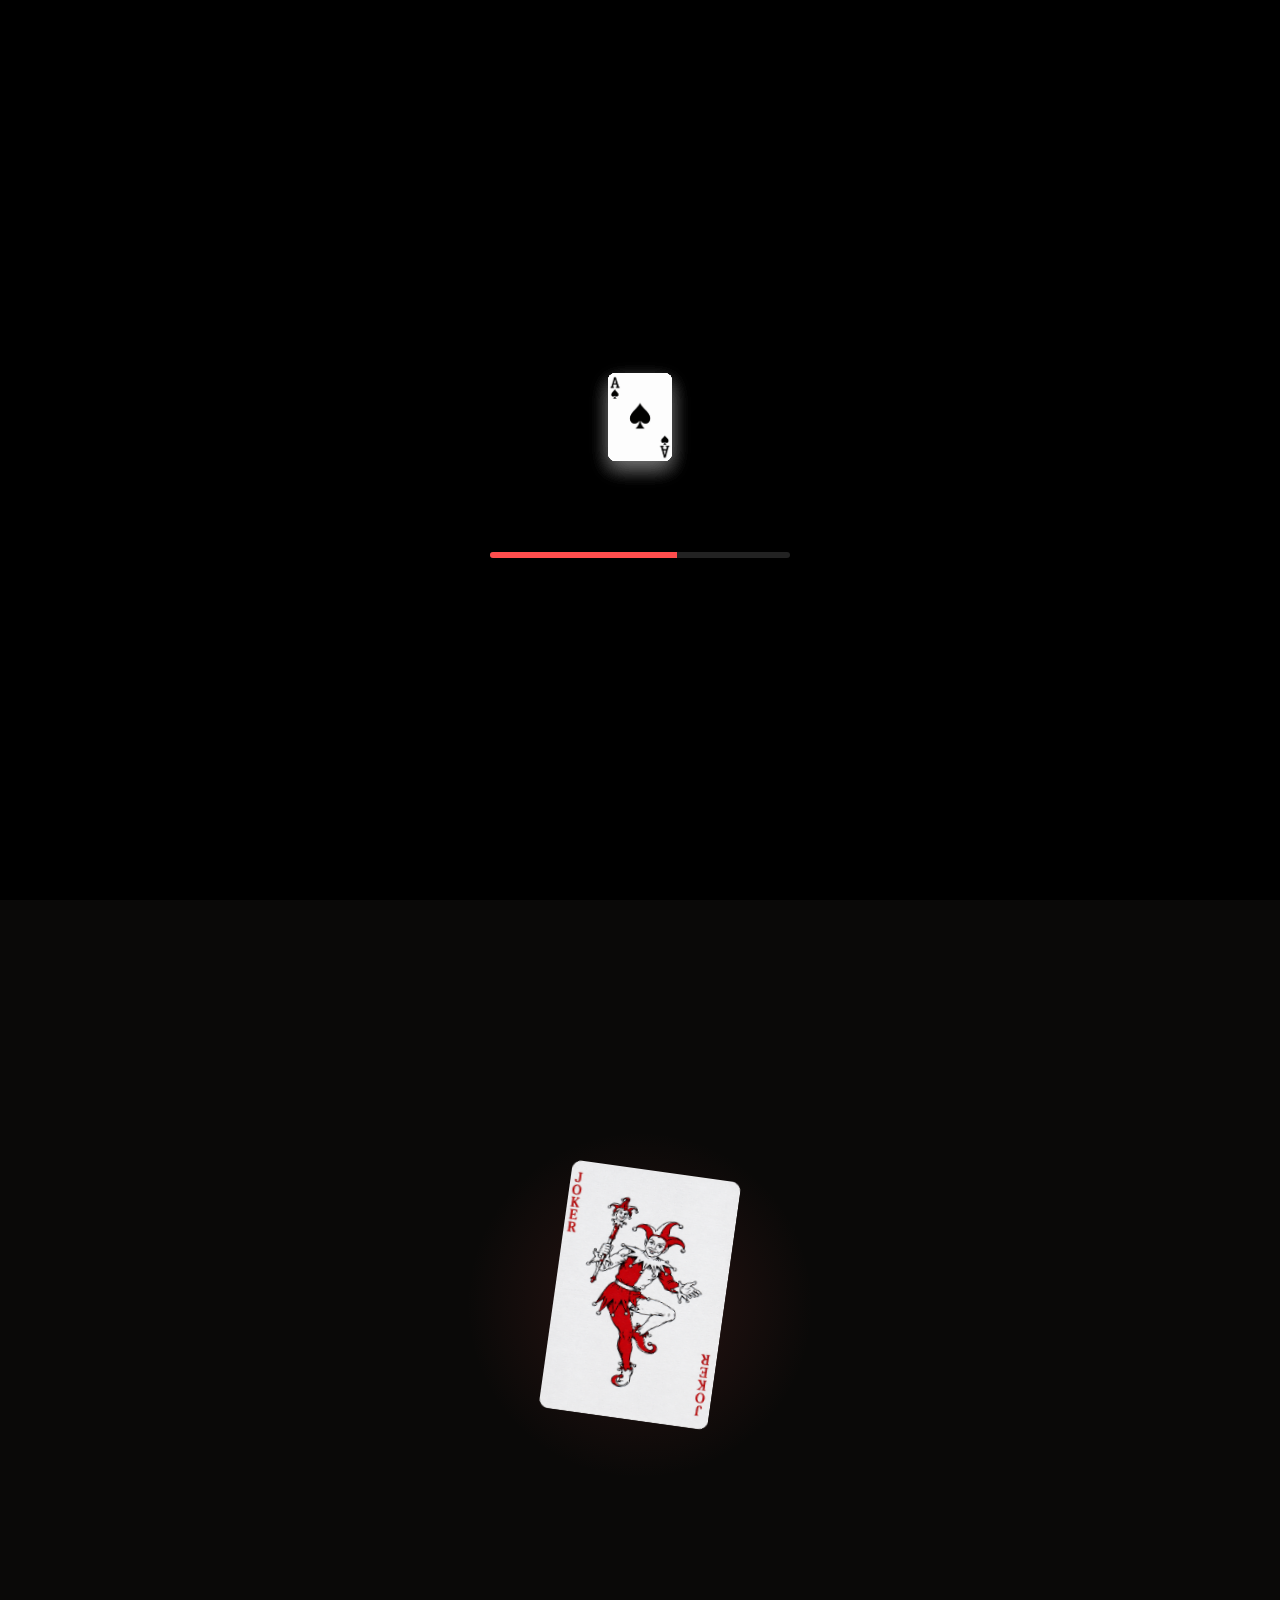
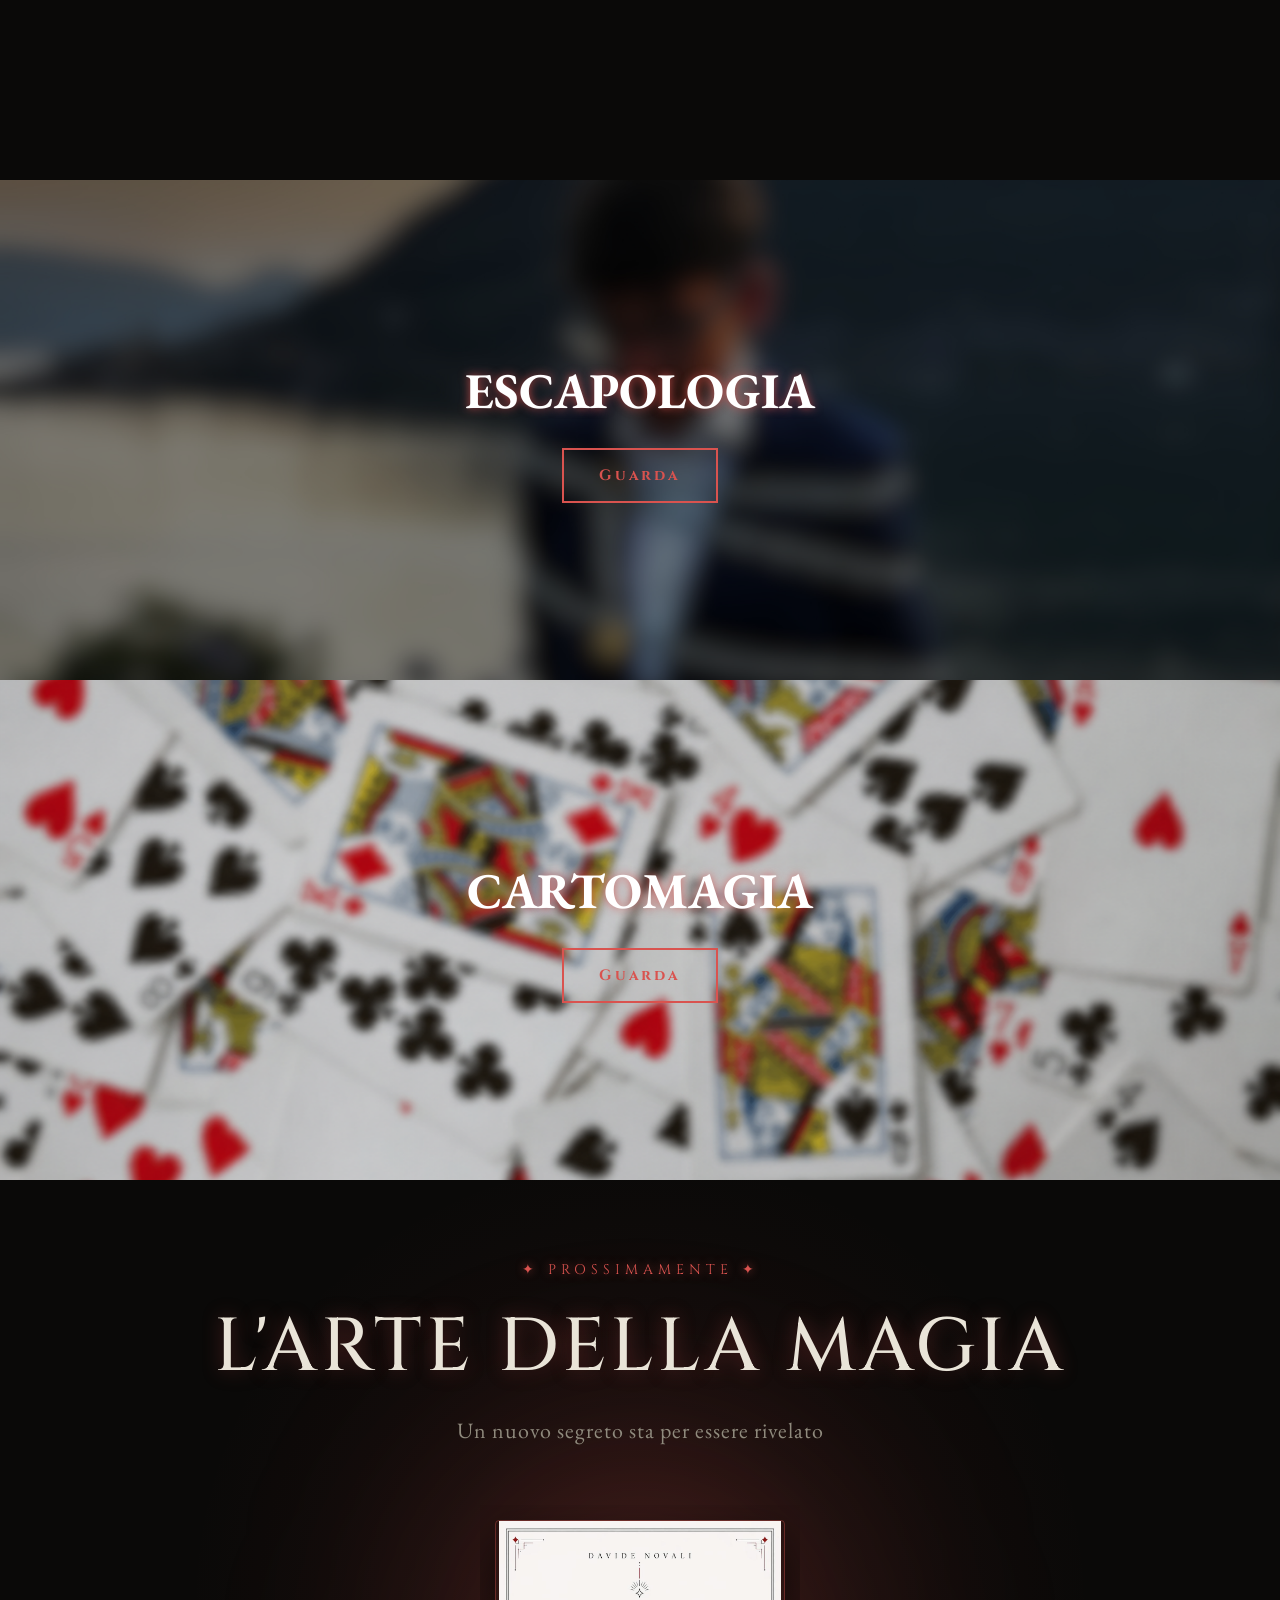
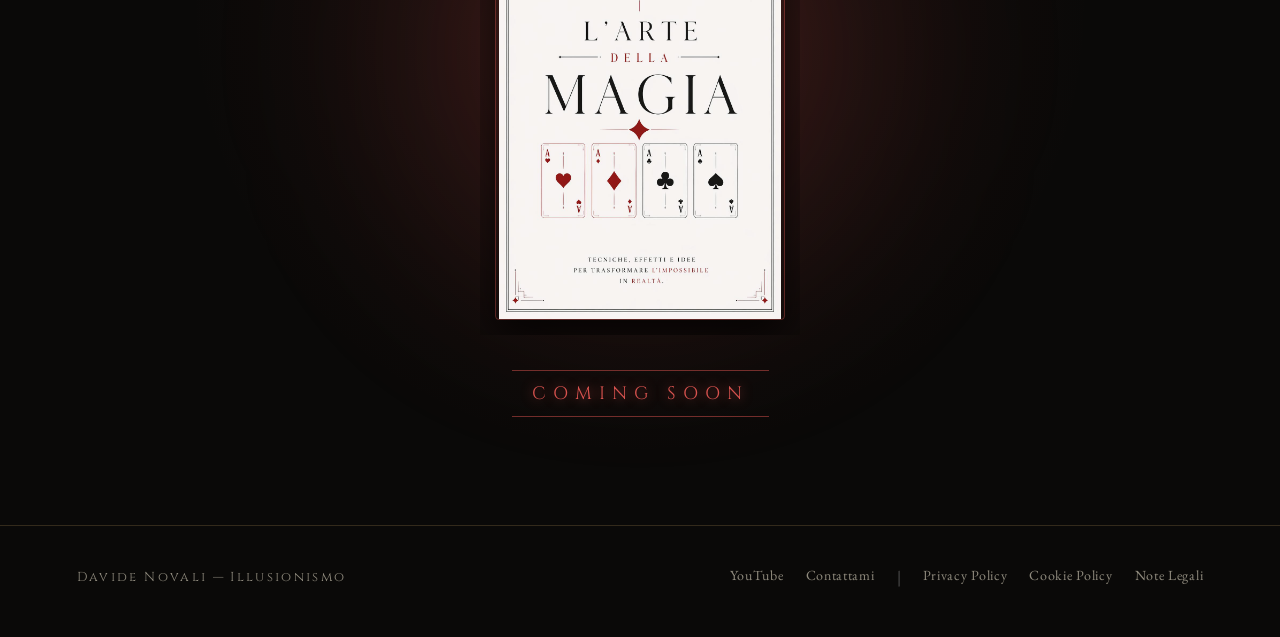
==== commit 005ded07: "Add files via upload" ====
--- a/index.html
+++ b/index.html
@@ -4,7 +4,7 @@
 <meta charset="UTF-8">
 <meta name="viewport" content="width=device-width, initial-scale=1.0">
 <title>Davide Novali Illusionist</title>
-<link rel="icon" type="image/png" href="./img/logop.png">
+
 <link rel="stylesheet" href="card.css">
 <script src="https://cdnjs.cloudflare.com/ajax/libs/gsap/3.12.5/gsap.min.js"></script>
 
@@ -267,11 +267,12 @@
 <!-- HERO -->
 <section class="hero">
   <header>
-    <a href="sitocard.html" class="brandmark">
+    <a href="index.html" class="brandmark">
       <img src="img/logo1.jpg" height="120" alt="Davide Novali Illusionista">
     </a>
 
     <nav class="links" id="menu">
+	 <a href="#biografia">BIOGRAFIA</a>
       <a href="#escapologia">ESCAPOLOGIA</a>
       <a href="#cartomagia">CARTOMAGIA</a>
       <a href="#arte-magia">L'ARTE DELLA MAGIA</a>
@@ -292,7 +293,7 @@
 <div class="spacer"></div>
 
 <!-- BIOGRAFIA -->
-<section class="magic-reveal">
+<section class="magic-reveal" id="biografia">
   <div class="magic-card" id="magicCard">
     <div class="magic-card-face magic-card-front">
       <img src="img/joker.png" alt="Joker" class="joker-card">
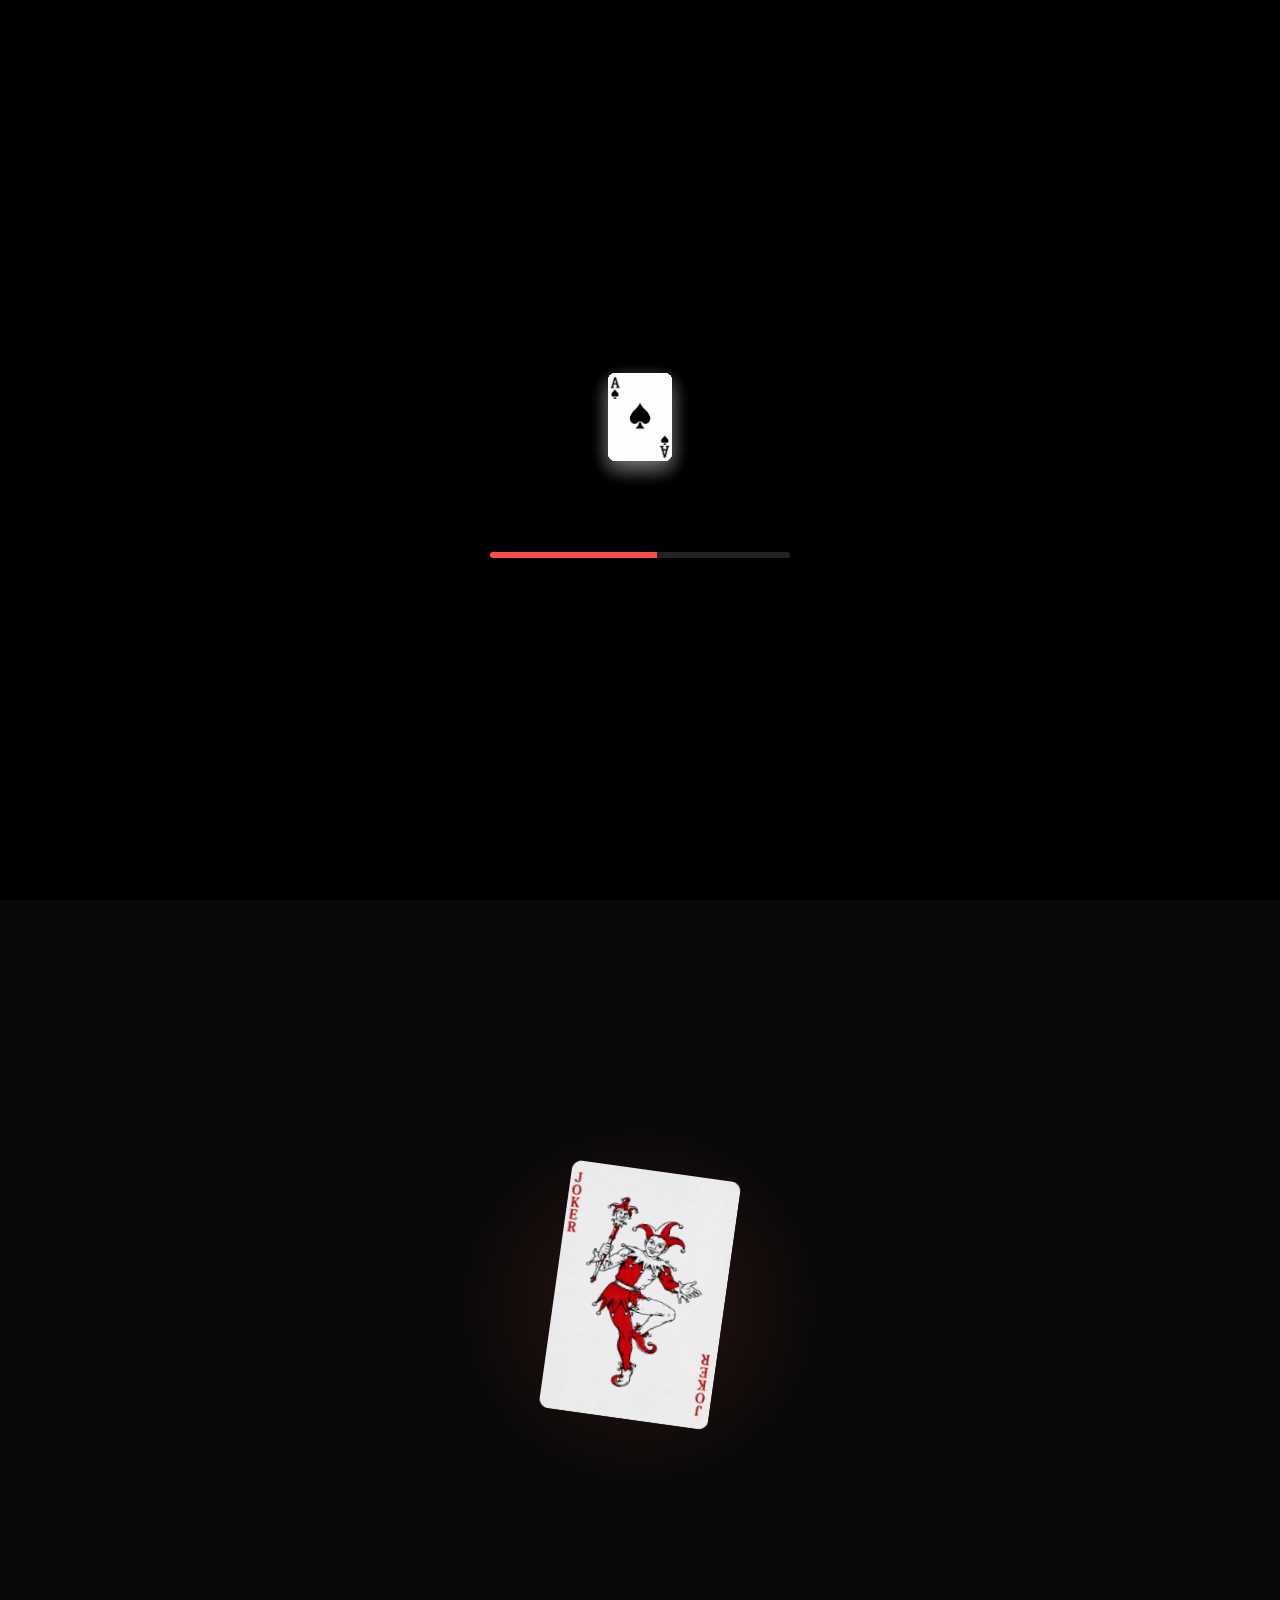
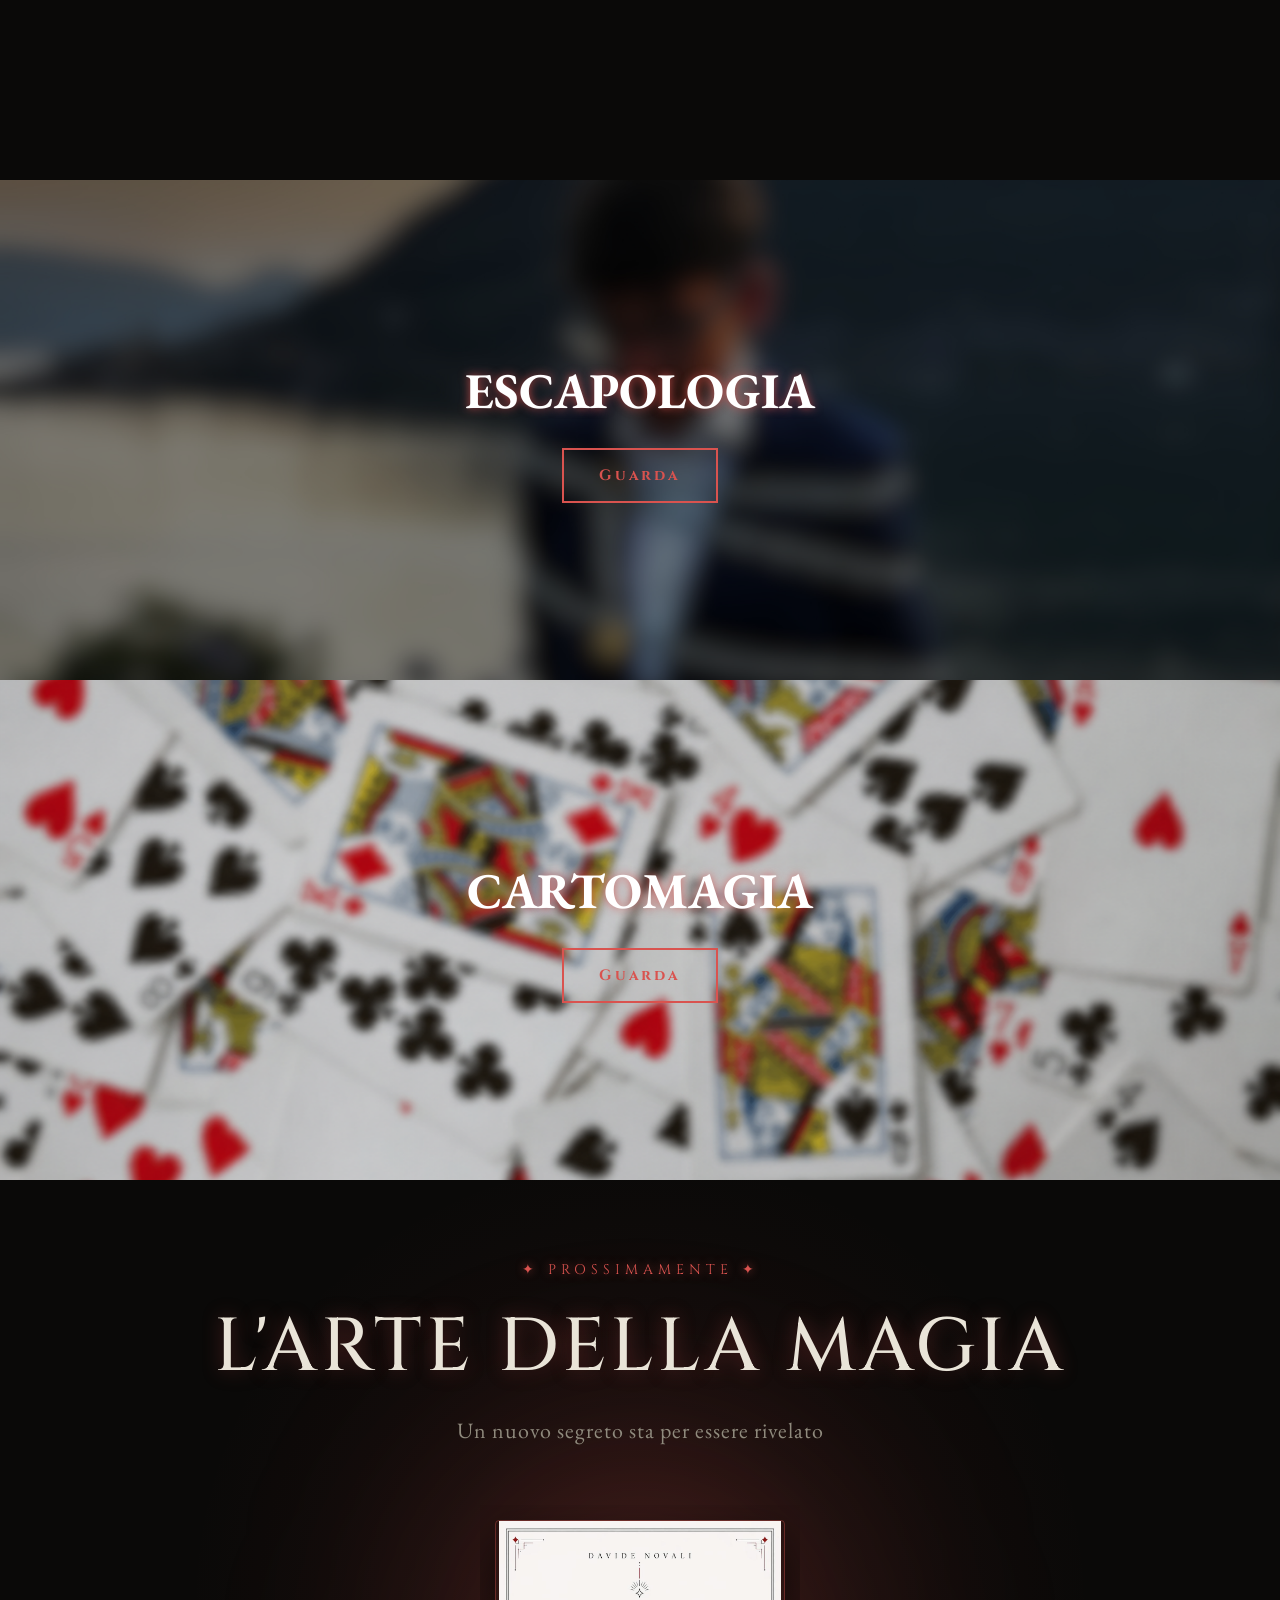
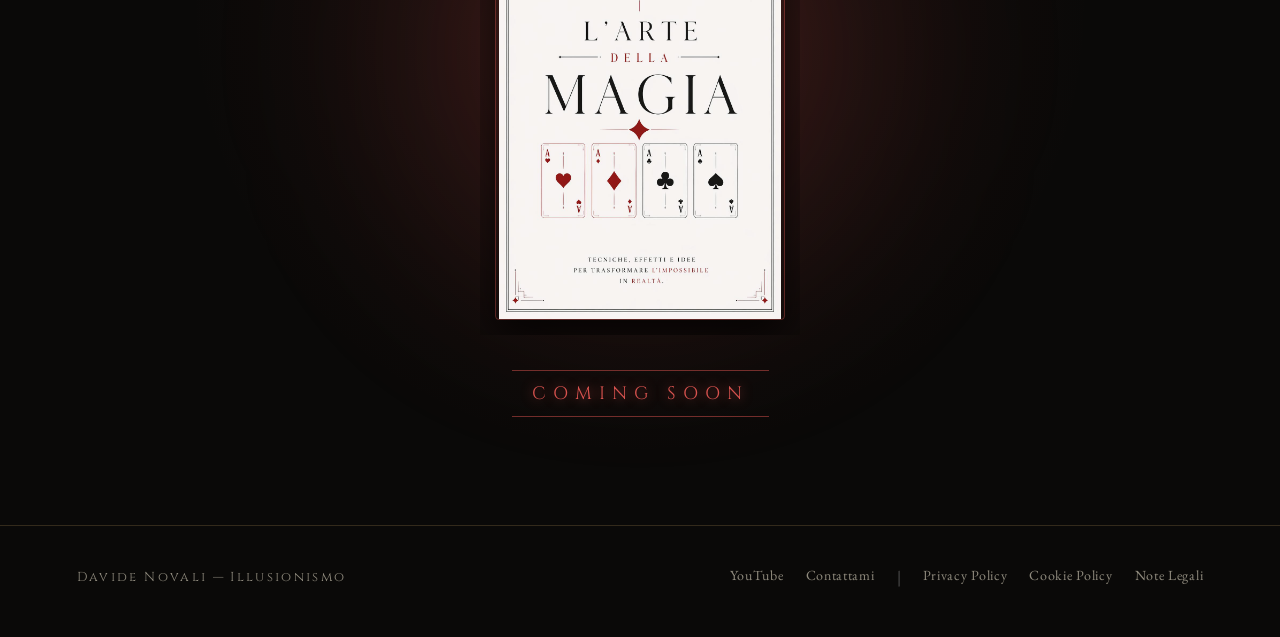
==== commit 354821cf: "Update index.html" ====
--- a/index.html
+++ b/index.html
@@ -4,6 +4,7 @@
 <meta charset="UTF-8">
 <meta name="viewport" content="width=device-width, initial-scale=1.0">
 <title>Davide Novali Illusionist</title>
+<link rel="icon" type="image/png" href="./img/logop.png">
 
 <link rel="stylesheet" href="card.css">
 <script src="https://cdnjs.cloudflare.com/ajax/libs/gsap/3.12.5/gsap.min.js"></script>
@@ -406,4 +407,4 @@
 </script>
 
 </body>
-</html>+</html>
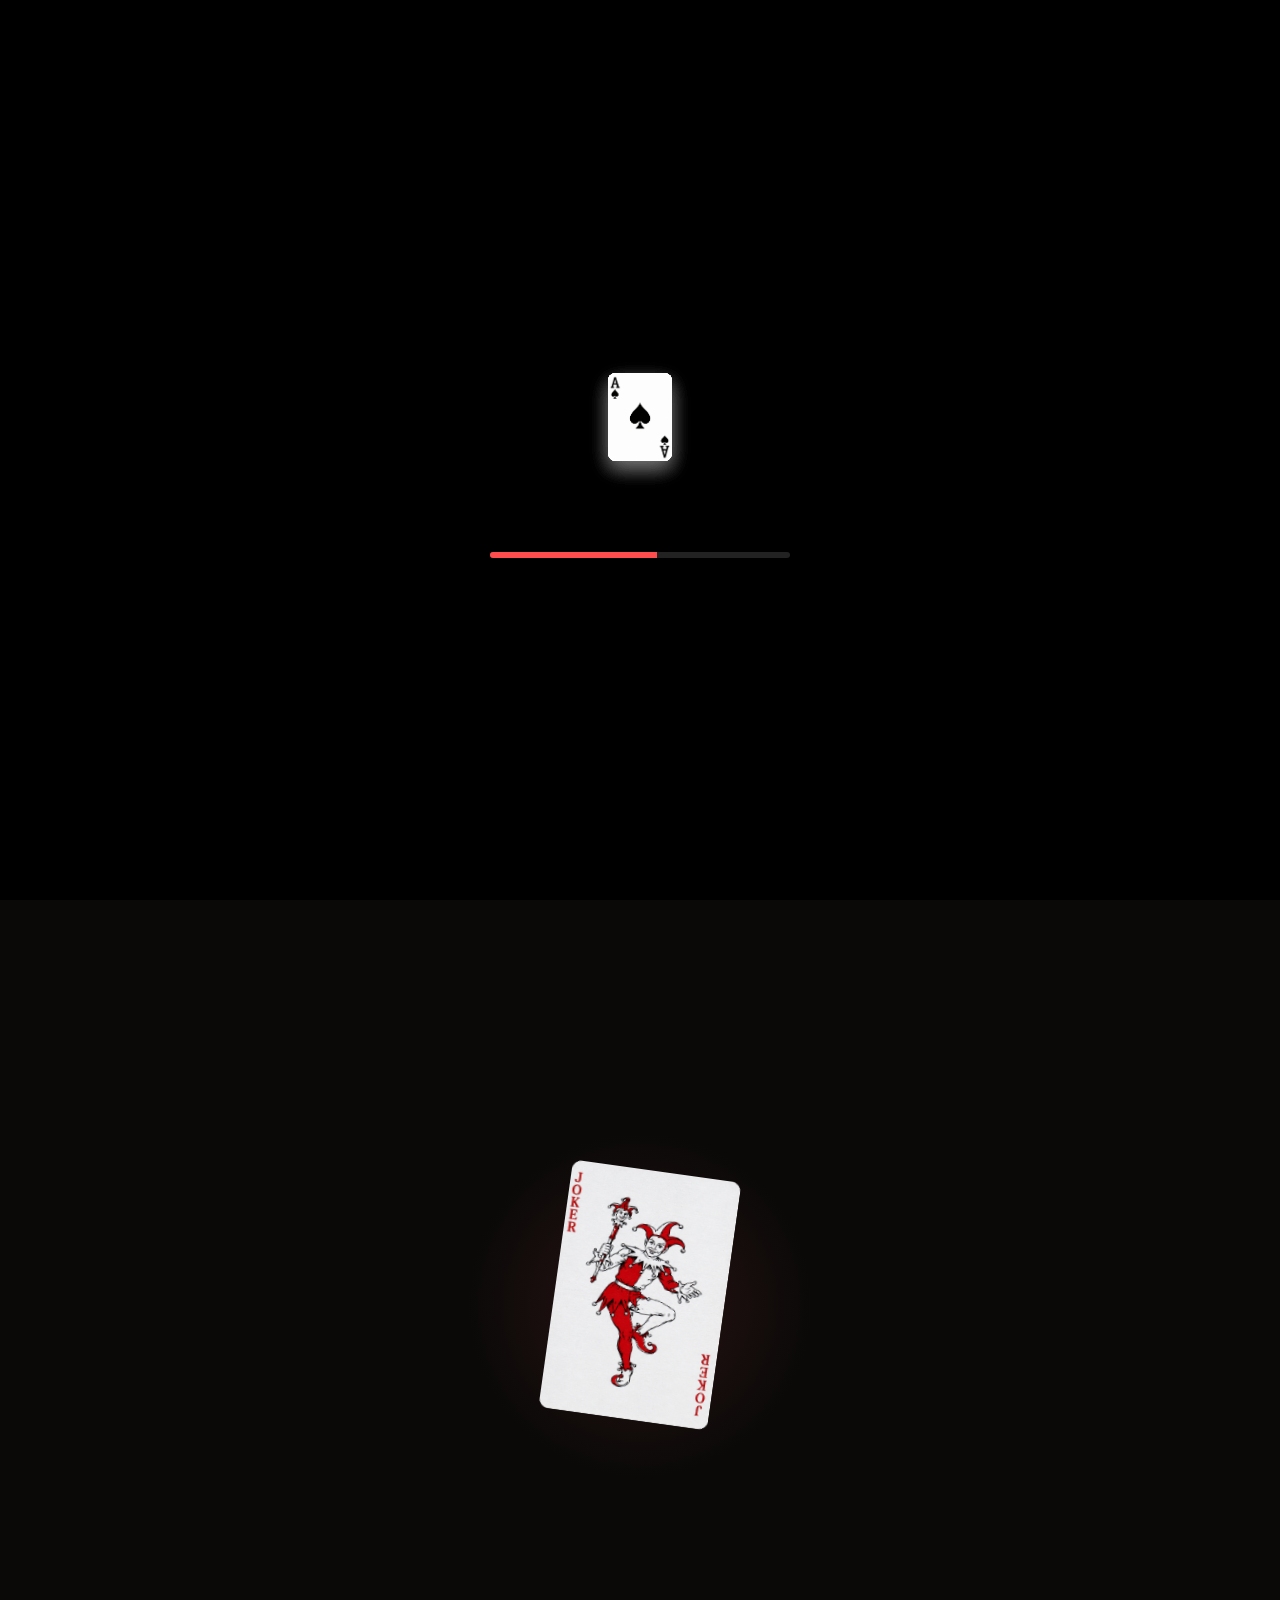
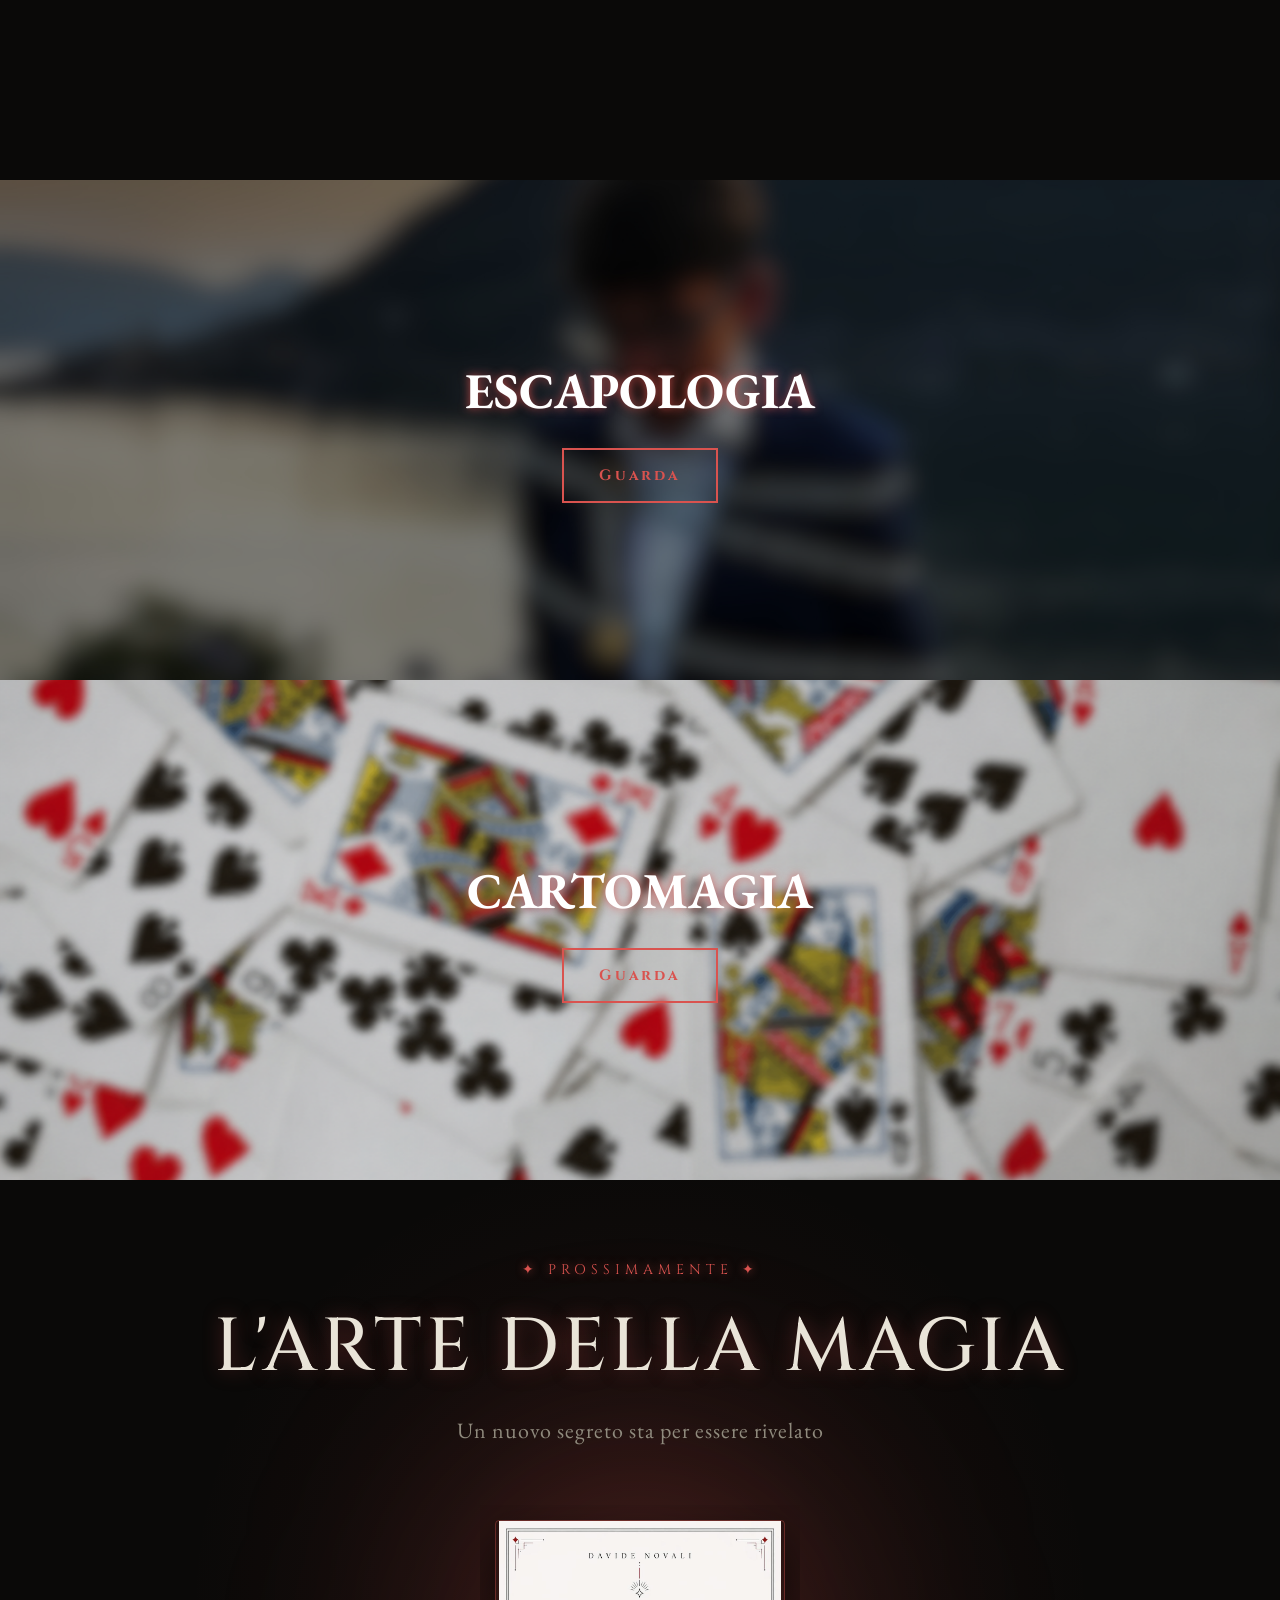
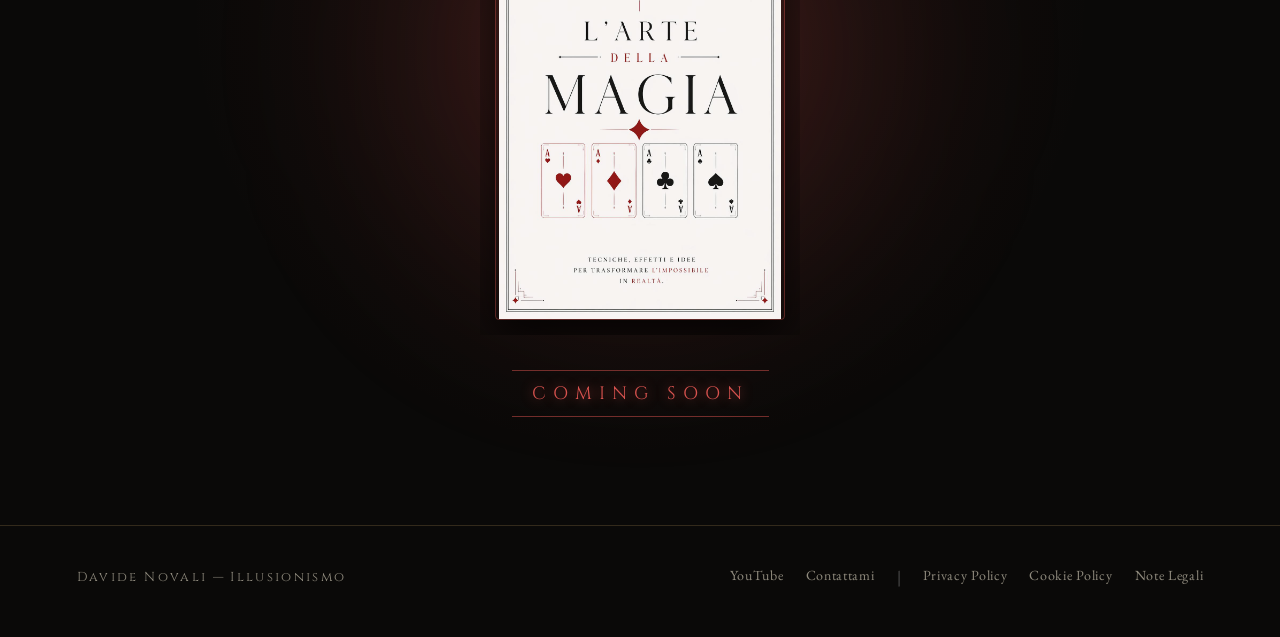
==== commit 7eaca197: "Add files via upload" ====
--- a/index.html
+++ b/index.html
@@ -5,7 +5,6 @@
 <meta name="viewport" content="width=device-width, initial-scale=1.0">
 <title>Davide Novali Illusionist</title>
 <link rel="icon" type="image/png" href="./img/logop.png">
-
 <link rel="stylesheet" href="card.css">
 <script src="https://cdnjs.cloudflare.com/ajax/libs/gsap/3.12.5/gsap.min.js"></script>
 
@@ -196,7 +195,7 @@
   footer .foot-name{font-size:11px;letter-spacing:.12em}
   footer .socials{width:100%;justify-content:center;gap:12px 16px}
   footer a{font-size:13px}
-  .footer-divider{display:none}
+  .footer-divider{display:block;flex-basis:100%;height:0;font-size:0;overflow:hidden}
 
   .back-top,.cookie-reopen{width:42px;height:42px;right:15px}
   .back-top{bottom:20px}
@@ -407,4 +406,4 @@
 </script>
 
 </body>
-</html>
+</html>
